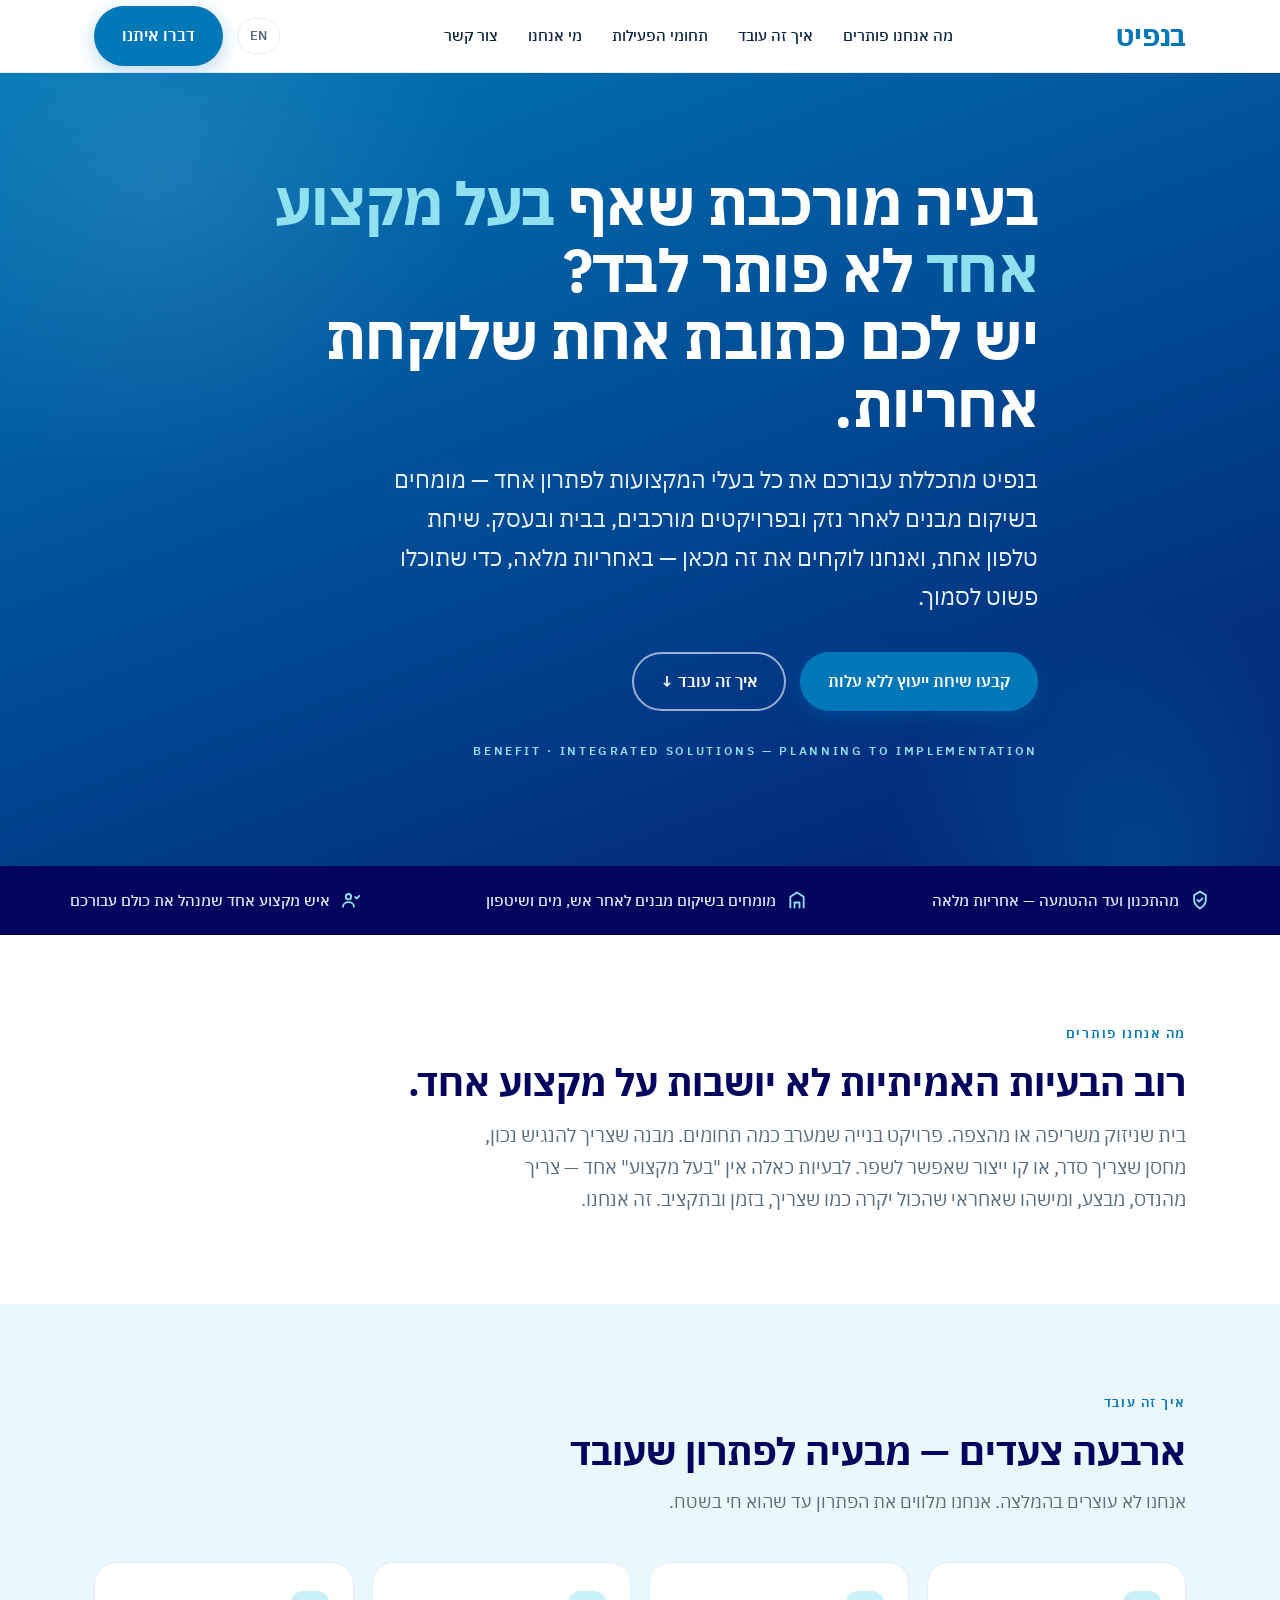
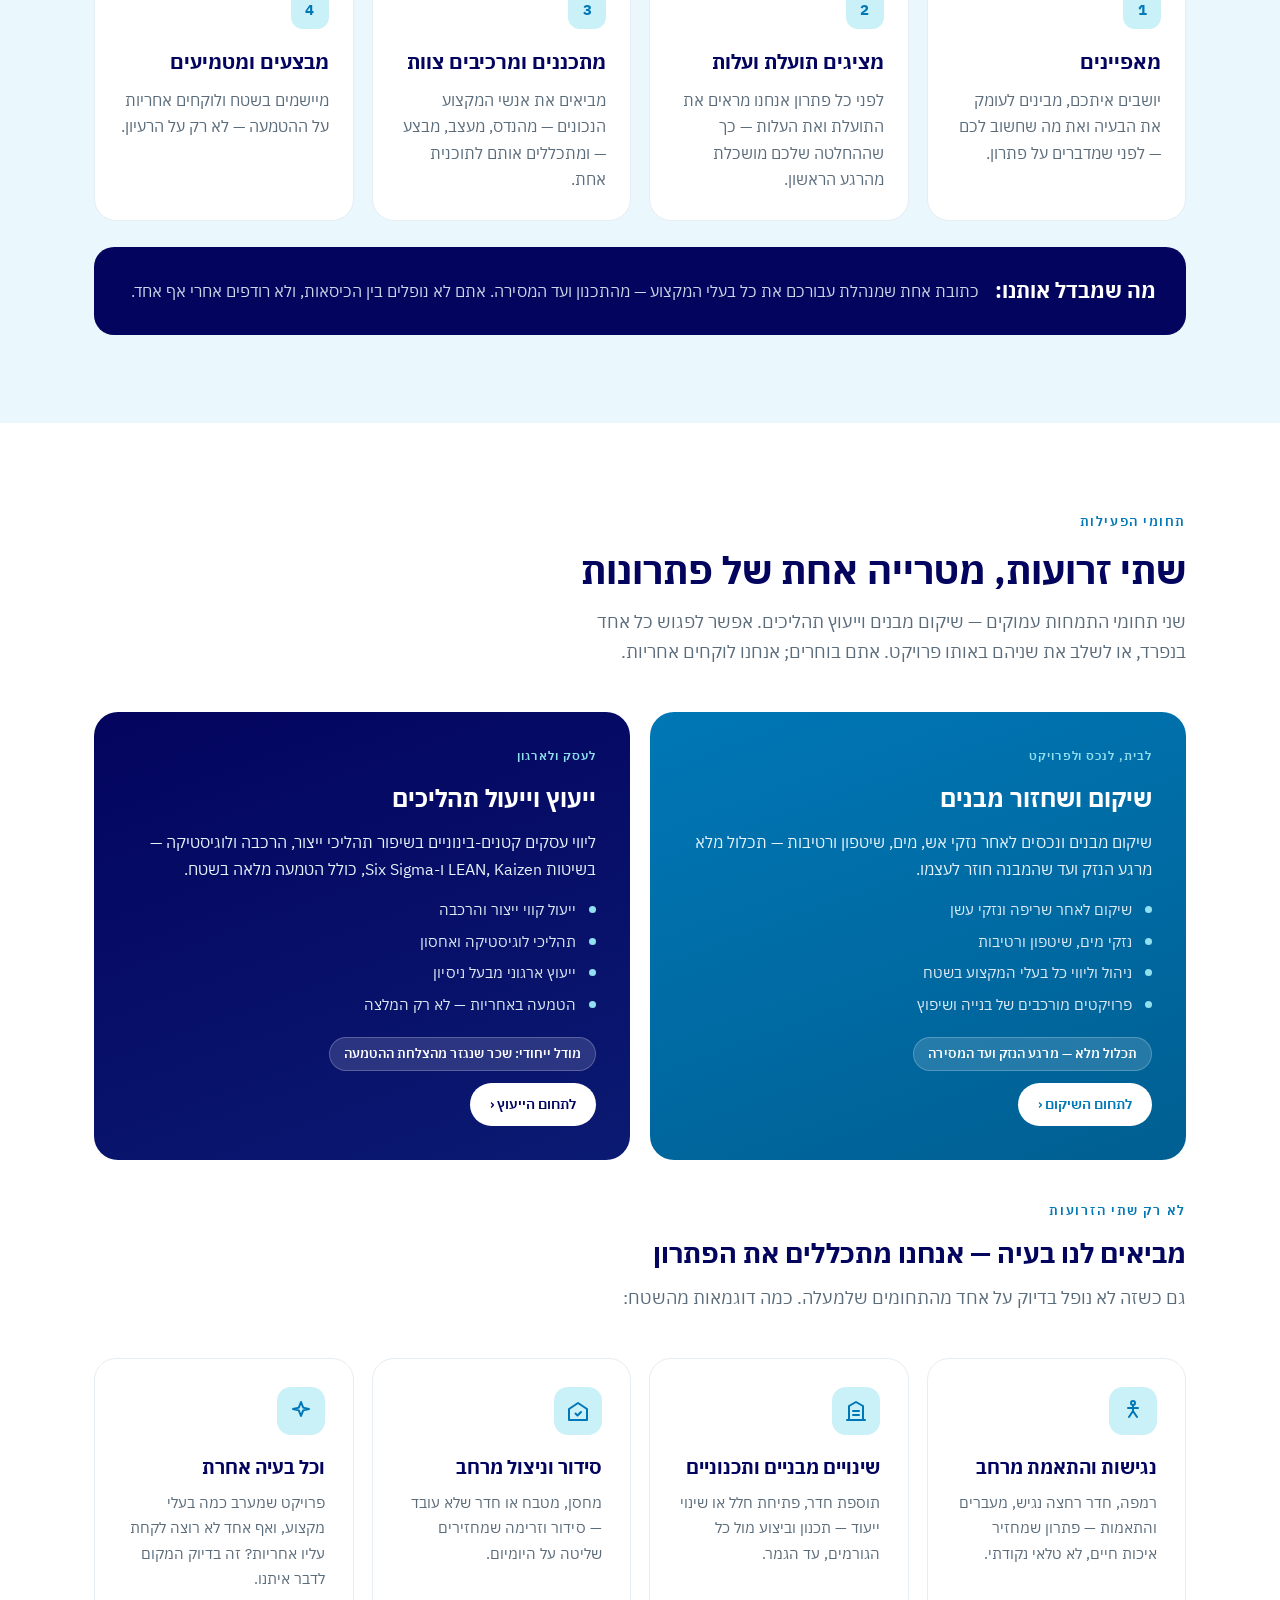
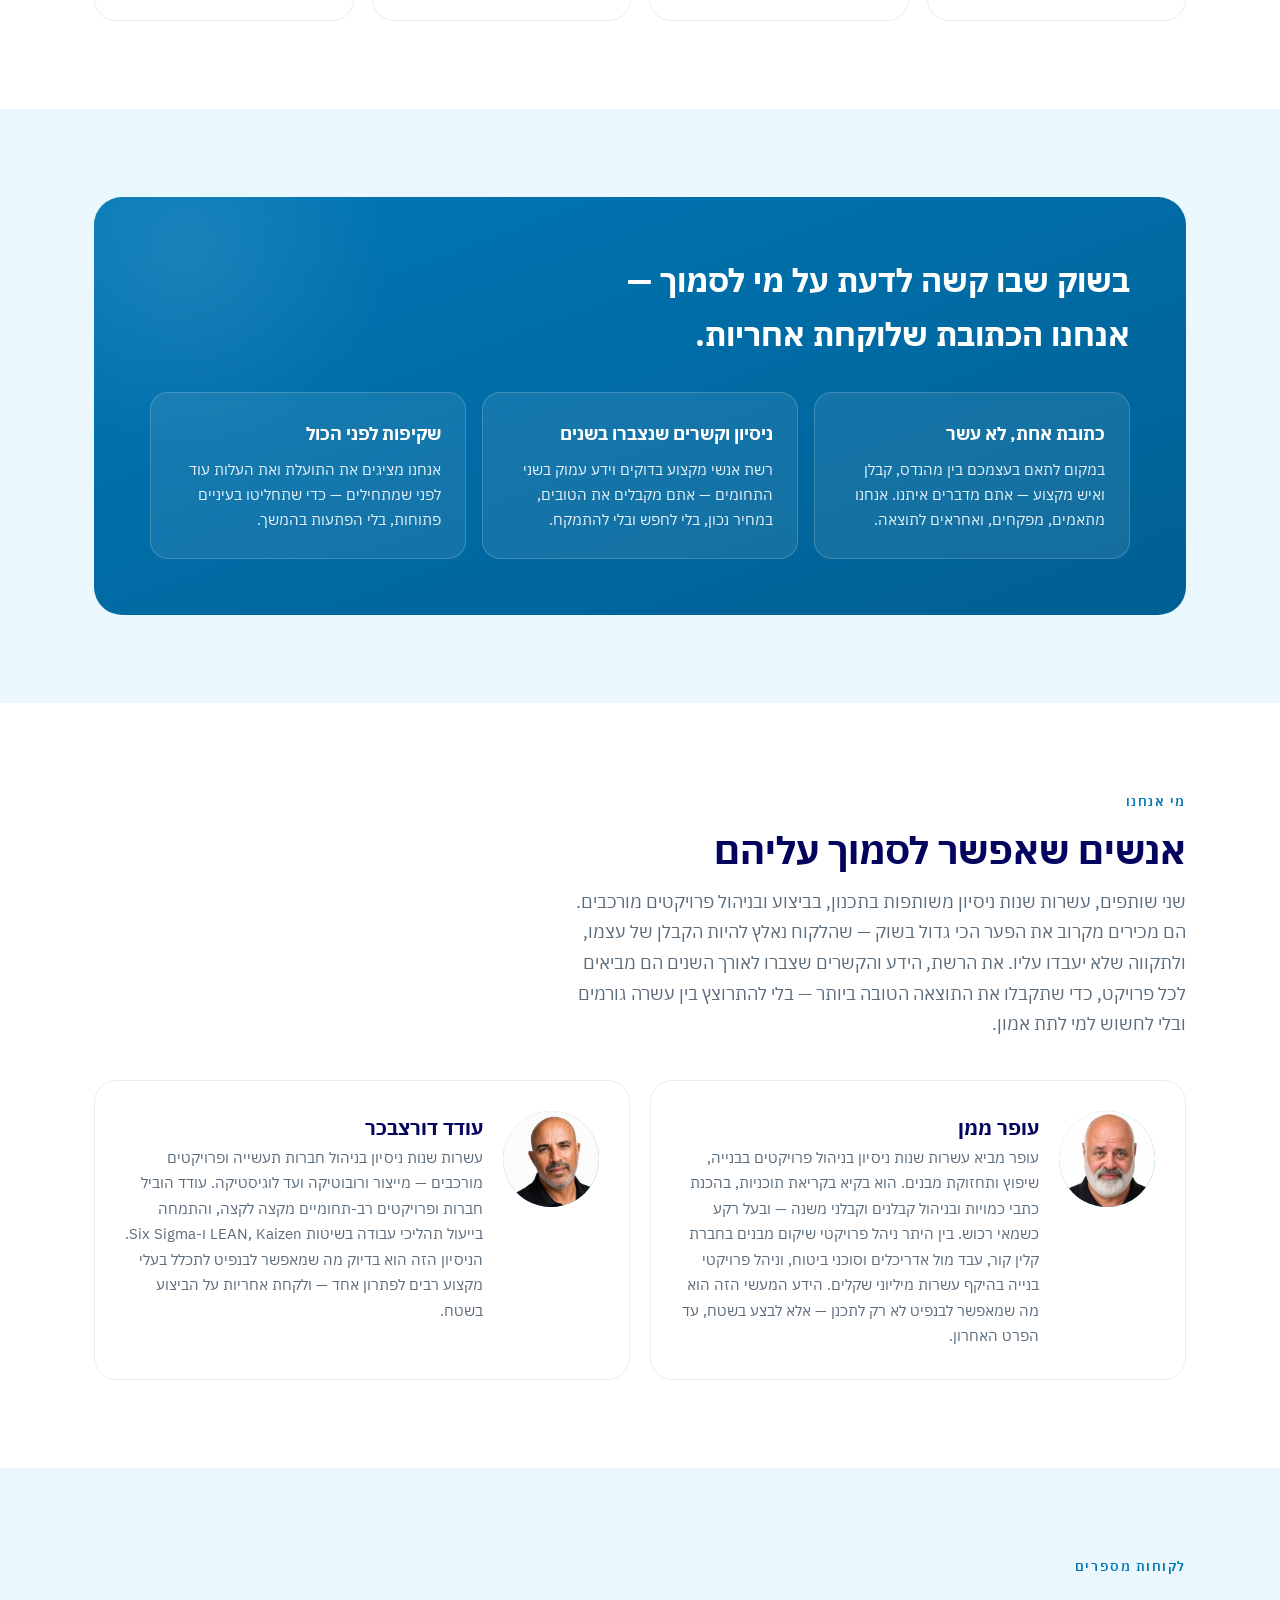
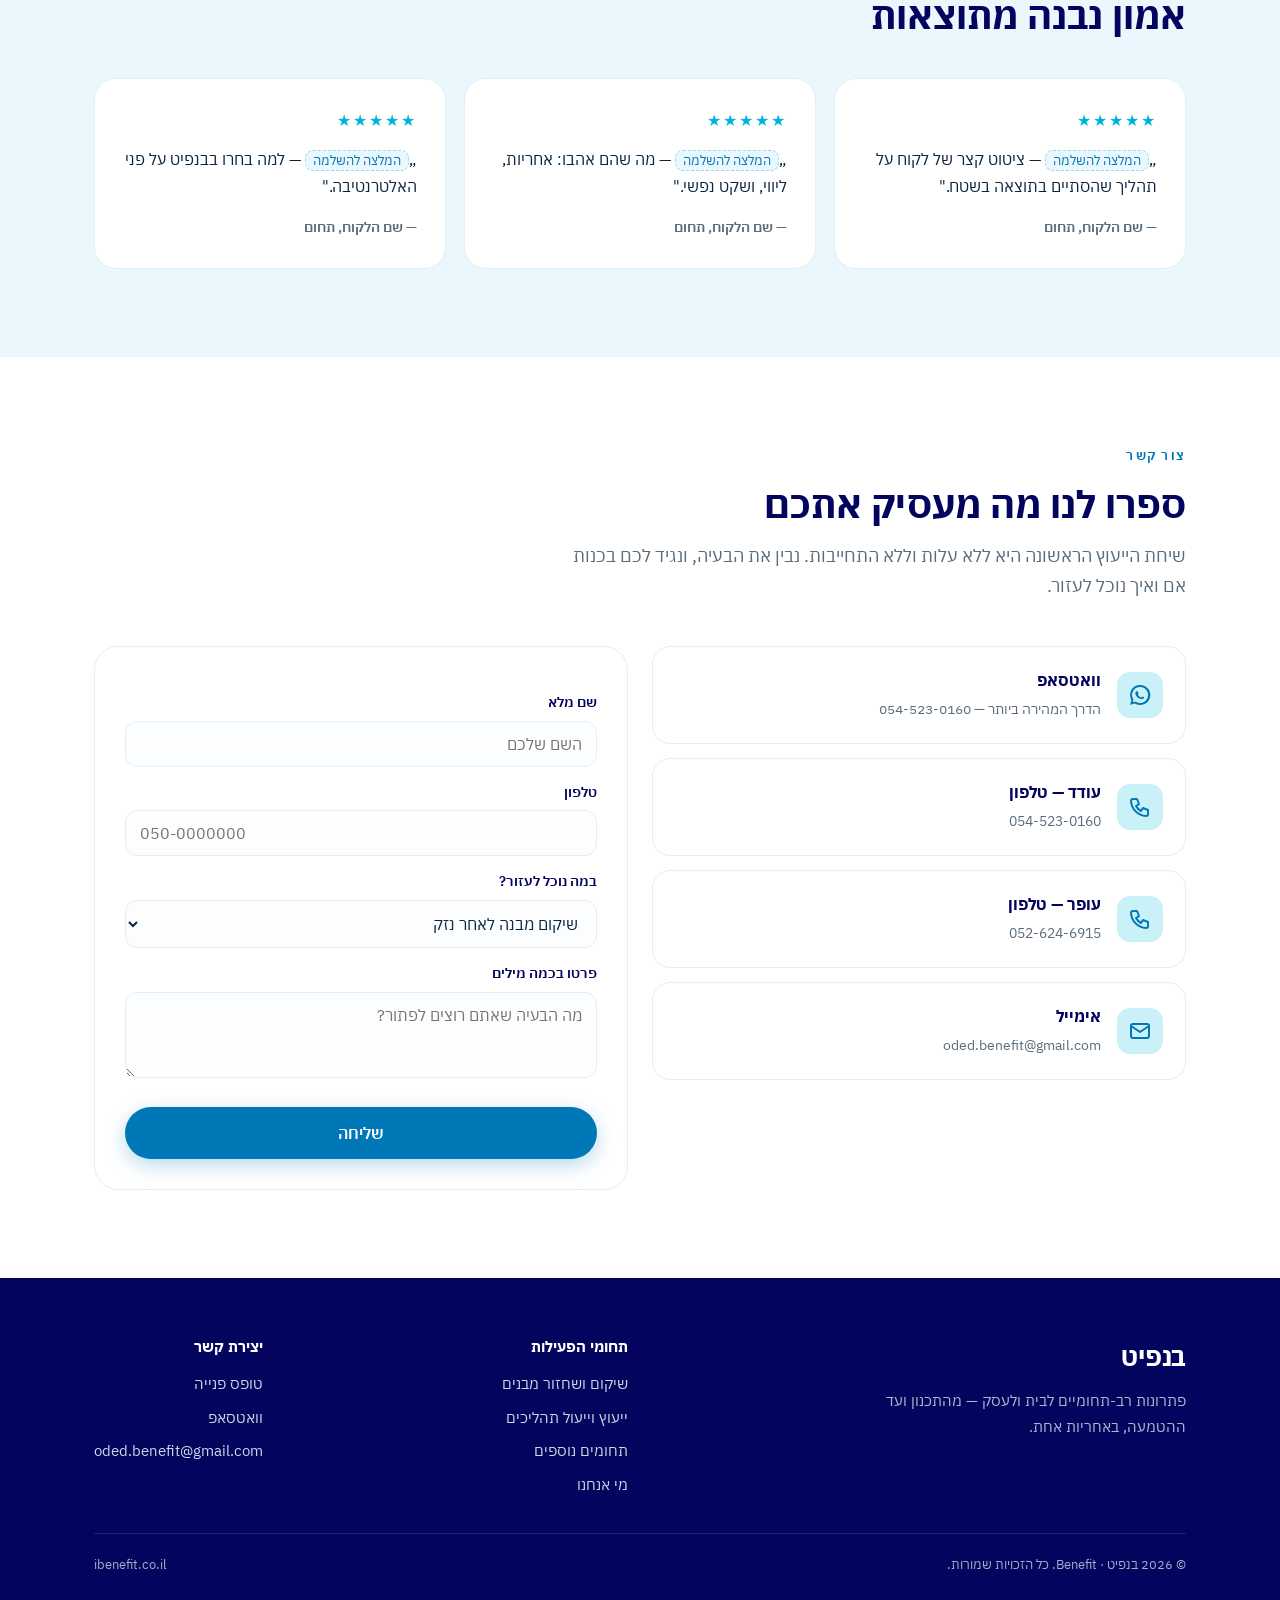
==== index.html @ 5f92df27 "Flatten repo to a single site folder matching live production Repo previously had three overlapping/" ====
<!DOCTYPE html>
<html dir="rtl" lang="he">
<head>
<meta charset="utf-8">
<meta name="viewport" content="width=device-width, initial-scale=1">
<title>בנפיט — פתרונות רב-תחומיים, מהתכנון ועד ההטמעה</title>
<meta name="description" content="בנפיט מתכללת פתרונות רב-תחומיים לאנשים פרטיים ולעסקים קטנים-בינוניים: שיקום מבנים לאחר נזק, ייעוץ וייעול תהליכים, נגישות ופתרונות מבניים. כתובת אחת שלוקחת אחריות — מהתכנון ועד ההטמעה.">
<link rel="icon" href="favicon.svg" type="image/svg+xml">
<link rel="preconnect" href="https://fonts.googleapis.com">
<link rel="preconnect" href="https://fonts.gstatic.com" crossorigin>
<link href="https://fonts.googleapis.com/css2?family=IBM+Plex+Sans+Hebrew:wght@300;400;500;600;700&display=swap" rel="stylesheet">
<link rel="stylesheet" href="styles.css">
<script>document.documentElement.classList.add('js')</script>
</head>
<body>
<div class="progress"></div>

<header>
  <div class="wrap nav">
    <a href="#top" class="brand">בנפיט</a>
    <nav class="links">
      <a href="#insight">מה אנחנו פותרים</a>
      <a href="#how">איך זה עובד</a>
      <a href="#solutions">תחומי הפעילות</a>
      <a href="#about">מי אנחנו</a>
      <a href="#contact">צור קשר</a>
    </nav>
    <div class="nav-cta">
      <a class="lang" href="en/index.html">EN</a>
      <a href="#contact" class="btn btn-primary">דברו איתנו</a>
    </div>
    <button class="navbtn" aria-label="תפריט"><span></span><span></span><span></span></button>
  </div>
  <div class="mobile-panel">
    <a href="#insight">מה אנחנו פותרים</a>
    <a href="#how">איך זה עובד</a>
    <a href="#solutions">תחומי הפעילות</a>
    <a href="#about">מי אנחנו</a>
    <a href="en/index.html">English</a>
    <a href="#contact" class="pcta">דברו איתנו ‹</a>
  </div>
</header>

<a id="top"></a>
<section class="hero">
  <div class="halo"></div><div class="halo2"></div>
  <div class="wrap hero-inner">
    <h1 class="hrotate">
      <span class="is-active">בעיה מורכבת שאף <span class="hl">בעל מקצוע אחד</span> לא פותר לבד?<br>יש לכם כתובת אחת שלוקחת אחריות.</span>
      <span>יש לכם בעיה שאף <span class="hl">בעל מקצוע אחד</span> לא פותר לבד?<br>אנחנו מחברים את כל החוטים.</span>
    </h1>
    <p class="sub">בנפיט מתכללת עבורכם את כל בעלי המקצועות לפתרון אחד — מומחים בשיקום מבנים לאחר נזק ובפרויקטים מורכבים, בבית ובעסק. שיחת טלפון אחת, ואנחנו לוקחים את זה מכאן — באחריות מלאה, כדי שתוכלו פשוט לסמוך.</p>
    <div class="cta-row">
      <a href="#contact" class="btn btn-primary">קבעו שיחת ייעוץ ללא עלות</a>
      <a href="#how" class="btn btn-ghost">איך זה עובד ↓</a>
    </div>
    <div class="en-tag">Benefit · Integrated Solutions — Planning to Implementation</div>
  </div>
</section>

<div class="trust">
  <div class="wrap row">
    <div class="item"><svg width="20" height="20" viewBox="0 0 24 24" fill="none" stroke="#90E0EF" stroke-width="2.2" stroke-linecap="round" stroke-linejoin="round"><path d="M12 2l7 4v6c0 5-3.5 8-7 10-3.5-2-7-5-7-10V6z"/><path d="M9 12l2 2 4-4"/></svg>מהתכנון ועד ההטמעה — אחריות מלאה</div>
    <div class="item"><svg width="20" height="20" viewBox="0 0 24 24" fill="none" stroke="#90E0EF" stroke-width="2.2" stroke-linecap="round" stroke-linejoin="round"><path d="M4 21V8l8-5 8 5v13"/><path d="M9 21v-6h6v6"/></svg>מומחים בשיקום מבנים לאחר אש, מים ושיטפון</div>
    <div class="item"><svg width="20" height="20" viewBox="0 0 24 24" fill="none" stroke="#90E0EF" stroke-width="2.2" stroke-linecap="round" stroke-linejoin="round"><circle cx="9" cy="8" r="3.2"/><path d="M2.5 20c0-3.3 2.9-5.5 6.5-5.5s6.5 2.2 6.5 5.5"/><path d="M17 8.5l1.8 1.8L22 7"/></svg>איש מקצוע אחד שמנהל את כולם עבורכם</div>
  </div>
</div>

<section class="block insight hide-mobile" id="insight">
  <div class="wrap reveal">
    <div class="eyebrow">מה אנחנו פותרים</div>
    <h2 class="sec">רוב הבעיות האמיתיות לא יושבות על מקצוע אחד.</h2>
    <p class="lead">בית שניזוק משריפה או מהצפה. פרויקט בנייה שמערב כמה תחומים. מבנה שצריך להנגיש נכון, מחסן שצריך סדר, או קו ייצור שאפשר לשפר. לבעיות כאלה אין "בעל מקצוע" אחד — צריך מהנדס, מבצע, ומישהו שאחראי שהכול יקרה כמו שצריך, בזמן ובתקציב. זה אנחנו.</p>
  </div>
</section>

<section class="block tint hide-mobile" id="how">
  <div class="wrap reveal">
    <div class="eyebrow">איך זה עובד</div>
    <h2 class="sec">ארבעה צעדים — מבעיה לפתרון שעובד</h2>
    <p class="lead">אנחנו לא עוצרים בהמלצה. אנחנו מלווים את הפתרון עד שהוא חי בשטח.</p>
    <div class="steps">
      <div class="step"><div class="n">1</div><h3>מאפיינים</h3><p>יושבים איתכם, מבינים לעומק את הבעיה ואת מה שחשוב לכם — לפני שמדברים על פתרון.</p></div>
      <div class="step"><div class="n">2</div><h3>מציגים תועלת ועלות</h3><p>לפני כל פתרון אנחנו מראים את התועלת ואת העלות — כך שההחלטה שלכם מושכלת מהרגע הראשון.</p></div>
      <div class="step"><div class="n">3</div><h3>מתכננים ומרכיבים צוות</h3><p>מביאים את אנשי המקצוע הנכונים — מהנדס, מעצב, מבצע — ומתכללים אותם לתוכנית אחת.</p></div>
      <div class="step"><div class="n">4</div><h3>מבצעים ומטמיעים</h3><p>מיישמים בשטח ולוקחים אחריות על ההטמעה — לא רק על הרעיון.</p></div>
    </div>
    <div class="fee-note">
      <span class="big">מה שמבדל אותנו:</span>
      <span class="small">כתובת אחת שמנהלת עבורכם את כל בעלי המקצוע — מהתכנון ועד המסירה. אתם לא נופלים בין הכיסאות, ולא רודפים אחרי אף אחד.</span>
    </div>
  </div>
</section>

<section class="block" id="solutions">
  <div class="wrap reveal">
    <div class="eyebrow">תחומי הפעילות</div>
    <h2 class="sec">שתי זרועות, מטרייה אחת של פתרונות</h2>
    <p class="lead">שני תחומי התמחות עמוקים — שיקום מבנים וייעוץ תהליכים. אפשר לפגוש כל אחד בנפרד, או לשלב את שניהם באותו פרויקט. אתם בוחרים; אנחנו לוקחים אחריות.</p>
    <div class="branches">
      <div class="branch core">
        <div class="kick">לבית, לנכס ולפרויקט</div>
        <h3>שיקום ושחזור מבנים</h3>
        <p>שיקום מבנים ונכסים לאחר נזקי אש, מים, שיטפון ורטיבות — תכלול מלא מרגע הנזק ועד שהמבנה חוזר לעצמו.</p>
        <ul>
          <li>שיקום לאחר שריפה ונזקי עשן</li>
          <li>נזקי מים, שיטפון ורטיבות</li>
          <li>ניהול וליווי כל בעלי המקצוע בשטח</li>
          <li>פרויקטים מורכבים של בנייה ושיפוץ</li>
        </ul>
        <div class="cardfoot">
          <span class="badge">תכלול מלא — מרגע הנזק ועד המסירה</span>
          <a href="restoration.html" class="cta">לתחום השיקום ‹</a>
        </div>
      </div>
      <div class="branch consult">
        <div class="kick">לעסק ולארגון</div>
        <h3>ייעוץ וייעול תהליכים</h3>
        <p>ליווי עסקים קטנים-בינוניים בשיפור תהליכי ייצור, הרכבה ולוגיסטיקה — בשיטות LEAN, Kaizen ו-Six Sigma, כולל הטמעה מלאה בשטח.</p>
        <ul>
          <li>ייעול קווי ייצור והרכבה</li>
          <li>תהליכי לוגיסטיקה ואחסון</li>
          <li>ייעוץ ארגוני מבעל ניסיון</li>
          <li>הטמעה באחריות — לא רק המלצה</li>
        </ul>
        <div class="cardfoot">
          <span class="badge">מודל ייחודי: שכר שנגזר מהצלחת ההטמעה</span>
          <a href="consulting.html" class="cta">לתחום הייעוץ ‹</a>
        </div>
      </div>
    </div>
    <div class="hide-mobile">
    <div class="eyebrow" style="margin-top:8px">לא רק שתי הזרועות</div>
    <h2 class="sec" style="font-size:clamp(21px,3vw,27px)">מביאים לנו בעיה — אנחנו מתכללים את הפתרון</h2>
    <p class="lead">גם כשזה לא נופל בדיוק על אחד מהתחומים שלמעלה. כמה דוגמאות מהשטח:</p>
    <div class="sol-grid g4">
      <div class="sol"><div class="ic"><svg width="24" height="24" viewBox="0 0 24 24" fill="none" stroke="#0077B6" stroke-width="2" stroke-linecap="round" stroke-linejoin="round"><circle cx="12" cy="4" r="2"/><path d="M12 6v6m0 0l-4 6m4-6l4 6M7 9h10"/></svg></div><h3>נגישות והתאמת מרחב</h3><p>רמפה, חדר רחצה נגיש, מעברים והתאמות — פתרון שמחזיר איכות חיים, לא טלאי נקודתי.</p></div>
      <div class="sol"><div class="ic"><svg width="24" height="24" viewBox="0 0 24 24" fill="none" stroke="#0077B6" stroke-width="2" stroke-linecap="round" stroke-linejoin="round"><path d="M3 21h18M5 21V7l7-4 7 4v14"/><path d="M9 12h6M9 16h6"/></svg></div><h3>שינויים מבניים ותכנוניים</h3><p>תוספת חדר, פתיחת חלל או שינוי ייעוד — תכנון וביצוע מול כל הגורמים, עד הגמר.</p></div>
      <div class="sol"><div class="ic"><svg width="24" height="24" viewBox="0 0 24 24" fill="none" stroke="#0077B6" stroke-width="2" stroke-linecap="round" stroke-linejoin="round"><path d="M3 21V10l9-6 9 6v11H3z"/><path d="M9.5 14.5l2 2 3.5-3.5"/></svg></div><h3>סידור וניצול מרחב</h3><p>מחסן, מטבח או חדר שלא עובד — סידור וזרימה שמחזירים שליטה על היומיום.</p></div>
      <div class="sol"><div class="ic"><svg width="24" height="24" viewBox="0 0 24 24" fill="none" stroke="#0077B6" stroke-width="2" stroke-linecap="round" stroke-linejoin="round"><path d="M12 3l2.2 5.6L20 10l-5.8 1.4L12 17l-2.2-5.6L4 10l5.8-1.4z"/></svg></div><h3>וכל בעיה אחרת</h3><p>פרויקט שמערב כמה בעלי מקצוע, ואף אחד לא רוצה לקחת עליו אחריות? זה בדיוק המקום לדבר איתנו.</p></div>
    </div>
    </div>
  </div>
</section>

<section class="block tint hide-mobile">
  <div class="wrap reveal">
    <div class="diff">
      <div class="halo"></div>
      <h2>בשוק שבו קשה לדעת על מי לסמוך —<br>אנחנו הכתובת שלוקחת אחריות.</h2>
      <div class="trust3">
        <div class="c">
          <h4>כתובת אחת, לא עשר</h4>
          <p>במקום לתאם בעצמכם בין מהנדס, קבלן ואיש מקצוע — אתם מדברים איתנו. אנחנו מתאמים, מפקחים, ואחראים לתוצאה.</p>
        </div>
        <div class="c">
          <h4>ניסיון וקשרים שנצברו בשנים</h4>
          <p>רשת אנשי מקצוע בדוקים וידע עמוק בשני התחומים — אתם מקבלים את הטובים, במחיר נכון, בלי לחפש ובלי להתמקח.</p>
        </div>
        <div class="c">
          <h4>שקיפות לפני הכול</h4>
          <p>אנחנו מציגים את התועלת ואת העלות עוד לפני שמתחילים — כדי שתחליטו בעיניים פתוחות, בלי הפתעות בהמשך.</p>
        </div>
      </div>
    </div>
  </div>
</section>

<section class="block" id="about">
  <div class="wrap reveal">
    <div class="eyebrow">מי אנחנו</div>
    <h2 class="sec">אנשים שאפשר לסמוך עליהם</h2>
    <p class="lead">שני שותפים, עשרות שנות ניסיון משותפות בתכנון, בביצוע ובניהול פרויקטים מורכבים. הם מכירים מקרוב את הפער הכי גדול בשוק — שהלקוח נאלץ להיות הקבלן של עצמו, ולתקווה שלא יעבדו עליו. את הרשת, הידע והקשרים שצברו לאורך השנים הם מביאים לכל פרויקט, כדי שתקבלו את התוצאה הטובה ביותר — בלי להתרוצץ בין עשרה גורמים ובלי לחשוש למי לתת אמון.</p>
    <div class="founders">
      <div class="founder">
        <div class="av"><img src="ofer.jpg" alt="עופר ממן"></div>
        <div>
          <h3>עופר ממן</h3>
          <p>עופר מביא עשרות שנות ניסיון בניהול פרויקטים בבנייה, שיפוץ ותחזוקת מבנים. הוא בקיא בקריאת תוכניות, בהכנת כתבי כמויות ובניהול קבלנים וקבלני משנה — ובעל רקע כשמאי רכוש. בין היתר ניהל פרויקטי שיקום מבנים בחברת קלין קור, עבד מול אדריכלים וסוכני ביטוח, וניהל פרויקטי בנייה בהיקף עשרות מיליוני שקלים. הידע המעשי הזה הוא מה שמאפשר לבנפיט לא רק לתכנן — אלא לבצע בשטח, עד הפרט האחרון.</p>
        </div>
      </div>
      <div class="founder">
        <div class="av"><img src="oded.jpg" alt="עודד דורצבכר"></div>
        <div>
          <h3>עודד דורצבכר</h3>
          <p>עשרות שנות ניסיון בניהול חברות תעשייה ופרויקטים מורכבים — מייצור ורובוטיקה ועד לוגיסטיקה. עודד הוביל חברות ופרויקטים רב-תחומיים מקצה לקצה, והתמחה בייעול תהליכי עבודה בשיטות LEAN, Kaizen ו-Six Sigma. הניסיון הזה הוא בדיוק מה שמאפשר לבנפיט לתכלל בעלי מקצוע רבים לפתרון אחד — ולקחת אחריות על הביצוע בשטח.</p>
        </div>
      </div>
    </div>
  </div>
</section>

<section class="block tint hide-mobile">
  <div class="wrap reveal">
    <div class="eyebrow">לקוחות מספרים</div>
    <h2 class="sec">אמון נבנה מתוצאות</h2>
    <div class="quotes">
      <div class="quote"><div class="stars">★★★★★</div><p>„<span class="ph">המלצה להשלמה</span> — ציטוט קצר של לקוח על תהליך שהסתיים בתוצאה בשטח."</p><div class="who">— שם הלקוח, תחום</div></div>
      <div class="quote"><div class="stars">★★★★★</div><p>„<span class="ph">המלצה להשלמה</span> — מה שהם אהבו: אחריות, ליווי, ושקט נפשי."</p><div class="who">— שם הלקוח, תחום</div></div>
      <div class="quote"><div class="stars">★★★★★</div><p>„<span class="ph">המלצה להשלמה</span> — למה בחרו בבנפיט על פני האלטרנטיבה."</p><div class="who">— שם הלקוח, תחום</div></div>
    </div>
  </div>
</section>

<section class="block" id="contact">
  <div class="wrap reveal">
    <div class="eyebrow">צור קשר</div>
    <h2 class="sec">ספרו לנו מה מעסיק אתכם</h2>
    <p class="lead">שיחת הייעוץ הראשונה היא ללא עלות וללא התחייבות. נבין את הבעיה, ונגיד לכם בכנות אם ואיך נוכל לעזור.</p>
    <div class="contact-wrap">
      <div class="channels">
        <a href="https://wa.me/972545230160" class="chan"><div class="ic"><svg width="24" height="24" viewBox="0 0 24 24" fill="#0077B6"><path d="M12 2a10 10 0 00-8.6 15l-1.3 4.7 4.8-1.3A10 10 0 1012 2zm0 2a8 8 0 11-4.2 14.8l-.3-.2-2.8.7.8-2.7-.2-.3A8 8 0 0112 4zm4.5 10.3c-.2-.1-1.4-.7-1.6-.8-.2-.1-.4-.1-.5.1l-.7.9c-.1.2-.3.2-.5.1a6.5 6.5 0 01-3.2-2.8c-.1-.2 0-.4.1-.5l.4-.5c.1-.2.1-.3 0-.5l-.7-1.6c-.2-.4-.4-.4-.5-.4h-.5c-.2 0-.5.1-.7.3-.7.7-.9 1.6-.6 2.6.5 1.7 1.6 3.1 3.4 4.1 1.6.9 2.6 1 3.4.8.5-.1 1.4-.6 1.6-1.2.2-.5.2-1 .1-1.1z"/></svg></div><div class="t"><b>וואטסאפ</b><span>הדרך המהירה ביותר — 054-523-0160</span></div></a>
        <a href="tel:+972545230160" class="chan"><div class="ic"><svg width="24" height="24" viewBox="0 0 24 24" fill="none" stroke="#0077B6" stroke-width="2" stroke-linecap="round" stroke-linejoin="round"><path d="M5 4h4l2 5-3 2a12 12 0 005 5l2-3 5 2v4a2 2 0 01-2 2A16 16 0 013 6a2 2 0 012-2z"/></svg></div><div class="t"><b>עודד — טלפון</b><span>054-523-0160</span></div></a>
        <a href="tel:+972526246915" class="chan"><div class="ic"><svg width="24" height="24" viewBox="0 0 24 24" fill="none" stroke="#0077B6" stroke-width="2" stroke-linecap="round" stroke-linejoin="round"><path d="M5 4h4l2 5-3 2a12 12 0 005 5l2-3 5 2v4a2 2 0 01-2 2A16 16 0 013 6a2 2 0 012-2z"/></svg></div><div class="t"><b>עופר — טלפון</b><span>052-624-6915</span></div></a>
        <a href="mailto:oded.benefit@gmail.com" class="chan"><div class="ic"><svg width="24" height="24" viewBox="0 0 24 24" fill="none" stroke="#0077B6" stroke-width="2" stroke-linecap="round" stroke-linejoin="round"><rect x="3" y="5" width="18" height="14" rx="2"/><path d="M3 7l9 6 9-6"/></svg></div><div class="t"><b>אימייל</b><span>oded.benefit@gmail.com</span></div></a>
      </div>
      <form class="card" onsubmit="event.preventDefault();this.querySelector('.btn').textContent='תודה! נחזור אליכם בהקדם ✓';">
        <label>שם מלא</label><input type="text" placeholder="השם שלכם" required>
        <label>טלפון</label><input type="tel" placeholder="050-0000000" required>
        <label>במה נוכל לעזור?</label>
        <select><option>שיקום מבנה לאחר נזק</option><option>נגישות בבית</option><option>שינוי מבני / תכנוני</option><option>ייעוץ וייעול תהליכים לעסק</option><option>משהו אחר</option></select>
        <label>פרטו בכמה מילים</label><textarea rows="3" placeholder="מה הבעיה שאתם רוצים לפתור?"></textarea>
        <button class="btn btn-primary">שליחה</button>
      </form>
    </div>
  </div>
</section>

<div class="mbar">
  <a class="wa" href="https://wa.me/972545230160"><svg width="20" height="20" viewBox="0 0 24 24" fill="#fff"><path d="M12 2a10 10 0 00-8.6 15l-1.3 4.7 4.8-1.3A10 10 0 1012 2zm0 2a8 8 0 11-4.2 14.8l-.3-.2-2.8.7.8-2.7-.2-.3A8 8 0 0112 4z"/></svg>וואטסאפ</a>
  <a class="call" href="tel:+972545230160"><svg width="19" height="19" viewBox="0 0 24 24" fill="none" stroke="#fff" stroke-width="2.2" stroke-linecap="round" stroke-linejoin="round"><path d="M5 4h4l2 5-3 2a12 12 0 005 5l2-3 5 2v4a2 2 0 01-2 2A16 16 0 013 6a2 2 0 012-2z"/></svg>התקשרו</a>
</div>

<footer>
  <div class="wrap">
    <div class="cols">
      <div style="max-width:320px">
        <div class="brand rubik" style="font-weight:700;font-size:26px">בנפיט</div>
        <p style="font-size:15px;color:#a9bccf">פתרונות רב-תחומיים לבית ולעסק — מהתכנון ועד ההטמעה, באחריות אחת.</p>
      </div>
      <div class="fnav">
        <b class="rubik" style="color:#fff;margin-bottom:4px">תחומי הפעילות</b>
        <a href="restoration.html">שיקום ושחזור מבנים</a>
        <a href="consulting.html">ייעוץ וייעול תהליכים</a>
        <a href="#solutions">תחומים נוספים</a>
        <a href="#about">מי אנחנו</a>
      </div>
      <div class="fnav">
        <b class="rubik" style="color:#fff;margin-bottom:4px">יצירת קשר</b>
        <a href="#contact">טופס פנייה</a>
        <a href="https://wa.me/972545230160">וואטסאפ</a>
        <a href="mailto:oded.benefit@gmail.com">oded.benefit@gmail.com</a>
      </div>
    </div>
    <div class="fin">
      <span>© 2026 בנפיט · Benefit. כל הזכויות שמורות.</span>
      <span>ibenefit.co.il</span>
    </div>
  </div>
</footer>

<script src="app.js" defer></script>
</body>
</html>
---- styles.css ----
:root{
  --midnight:#03045E; --blue:#0077B6; --blue-d:#005f92; --azure:#00B4D8;
  --sky:#90E0EF; --ice:#CAF0F8; --ice-2:#EAF7FC;
  --ink:#0A2540; --muted:#5A6B7A; --line:#E6EDF3; --white:#FFFFFF;
  --font:'IBM Plex Sans Hebrew','IBM Plex Sans',sans-serif;
}
*{box-sizing:border-box;margin:0;padding:0}
html{scroll-behavior:smooth}
body{background:var(--white);color:var(--ink);font-family:var(--font),sans-serif;font-size:17px;line-height:1.7;-webkit-font-smoothing:antialiased}
a{color:inherit;text-decoration:none}
.wrap{max-width:1140px;margin:0 auto;padding:0 24px}
.rubik{font-family:var(--font),sans-serif}
.eyebrow{font-family:var(--font);font-weight:600;font-size:13px;letter-spacing:.12em;text-transform:uppercase;color:var(--blue);margin-bottom:14px}
h2.sec{font-family:var(--font);font-weight:700;font-size:clamp(26px,4vw,38px);color:var(--midnight);line-height:1.2;margin-bottom:14px}
.lead{color:var(--muted);font-size:18px;max-width:620px}

/* scroll progress */
.progress{position:fixed;top:0;inset-inline-start:0;height:3px;width:0;background:linear-gradient(90deg,var(--azure),var(--blue));z-index:100;transition:width .12s linear}

/* buttons */
.btn{font-family:var(--font);font-weight:600;font-size:16px;border-radius:999px;padding:14px 26px;display:inline-flex;align-items:center;gap:9px;transition:.18s;cursor:pointer;border:2px solid transparent}
.btn-primary{background:var(--blue);color:#fff;box-shadow:0 6px 20px rgba(0,119,182,.28)}
.btn-primary:hover{background:var(--blue-d);transform:translateY(-1px);box-shadow:0 10px 30px rgba(0,119,182,.42)}
.btn-ghost{background:transparent;color:#fff;border-color:rgba(255,255,255,.6)}
.btn-ghost:hover{background:rgba(255,255,255,.12)}
.btn-outline{background:#fff;color:var(--blue);border-color:var(--blue)}
.btn-outline:hover{background:var(--ice-2)}

/* header */
header{position:sticky;top:0;z-index:50;background:rgba(255,255,255,.9);backdrop-filter:blur(10px);border-bottom:1px solid var(--line);transition:box-shadow .25s}
header.scrolled{box-shadow:0 6px 24px rgba(3,4,94,.09)}
.nav{display:flex;align-items:center;justify-content:space-between;height:72px}
.brand{font-family:var(--font);font-weight:700;font-size:28px;color:var(--blue);letter-spacing:-.01em}
nav.links{display:flex;gap:30px}
nav.links a{font-family:var(--font);font-weight:500;font-size:15px;color:var(--ink);transition:.15s}
nav.links a:hover{color:var(--blue)}
.nav-cta{display:flex;align-items:center;gap:14px}
.lang{font-family:var(--font);font-weight:600;font-size:13px;color:var(--muted);border:1px solid var(--line);border-radius:999px;padding:6px 12px;cursor:pointer}
.navbtn{display:none;flex-direction:column;gap:5px;background:none;border:none;cursor:pointer;padding:8px}
.navbtn span{width:24px;height:2.4px;background:var(--midnight);border-radius:2px;transition:.2s}
.navbtn.active span:nth-child(1){transform:translateY(7.4px) rotate(45deg)}
.navbtn.active span:nth-child(2){opacity:0}
.navbtn.active span:nth-child(3){transform:translateY(-7.4px) rotate(-45deg)}
.mobile-panel{display:none;flex-direction:column;background:#fff;border-bottom:1px solid var(--line)}
.mobile-panel.open{display:flex}
.mobile-panel a{padding:14px 24px;font-family:var(--font);font-weight:600;color:var(--ink);border-bottom:1px solid var(--line)}
.mobile-panel a.pcta{color:var(--blue)}

/* hero */
.hero{background:linear-gradient(160deg,var(--blue) 0%,var(--midnight) 130%);color:#fff;position:relative;overflow:hidden}
.hero .halo{position:absolute;border-radius:50%;background:radial-gradient(circle,rgba(255,255,255,.10),transparent 70%);width:640px;height:640px;top:-220px;left:-160px;pointer-events:none;animation:drift 17s ease-in-out infinite}
.hero .halo2{position:absolute;border-radius:50%;background:radial-gradient(circle,rgba(0,180,216,.22),transparent 70%);width:520px;height:520px;bottom:-260px;right:-120px;pointer-events:none;animation:drift2 21s ease-in-out infinite}
@keyframes drift{0%,100%{transform:translate(0,0)}50%{transform:translate(34px,22px)}}
@keyframes drift2{0%,100%{transform:translate(0,0)}50%{transform:translate(-28px,-18px)}}
.hero-inner{padding:96px 24px 104px;position:relative;max-width:844px}
.hero.sub .hero-inner{padding:74px 24px 82px}
.hero .crumb{font-size:13px;color:var(--sky);margin-bottom:18px;font-weight:600;letter-spacing:.04em}
.hero .crumb a{color:#cfeaf6}
.hero h1{font-family:var(--font);font-weight:700;font-size:clamp(34px,6vw,60px);line-height:1.12;letter-spacing:-.01em}
.hero.sub h1{font-size:clamp(30px,5vw,48px)}
.hero h1 .hl{color:var(--sky)}
.hrotate{display:grid}
.hrotate>span{grid-area:1/1;transition:opacity .8s ease}
.hrotate>span:not(.is-active){opacity:0;pointer-events:none}
.hero p.sub{font-size:clamp(18px,2.4vw,23px);margin-top:22px;color:#e8f4fb;max-width:660px;font-weight:400}
.hero .cta-row{display:flex;gap:14px;margin-top:36px;flex-wrap:wrap}
.hero .en-tag{margin-top:30px;font-family:var(--font);font-weight:600;letter-spacing:.22em;font-size:12px;color:var(--sky);text-transform:uppercase}

/* trust strip */
.trust{background:var(--midnight);color:#fff}
.trust .row{display:flex;justify-content:space-between;gap:20px;flex-wrap:wrap;padding:22px 0}
.trust .item{display:flex;align-items:center;gap:11px;font-family:var(--font);font-weight:500;font-size:15px;color:#dbe7f2}
.trust .item svg{flex:none}

section.block{padding:88px 0}
.tint{background:var(--ice-2)}

.insight h2{max-width:820px}
.insight .lead{max-width:720px;font-size:19px}

/* steps */
.steps{display:grid;grid-template-columns:repeat(4,1fr);gap:18px;margin-top:44px}
.steps.s5{grid-template-columns:repeat(5,1fr)}
.step{background:#fff;border:1px solid var(--line);border-radius:22px;padding:28px 24px;position:relative;transition:.18s}
.step:hover{border-color:var(--sky);box-shadow:0 14px 34px rgba(3,4,94,.07);transform:translateY(-3px)}
.step .n{font-family:var(--font);font-weight:700;font-size:15px;color:var(--blue);background:var(--ice);width:38px;height:38px;border-radius:12px;display:flex;align-items:center;justify-content:center;margin-bottom:16px}
.step h3{font-family:var(--font);font-weight:700;font-size:20px;color:var(--midnight);margin-bottom:8px}
.step p{font-size:15.5px;color:var(--muted)}
.fee-note{margin-top:26px;background:var(--midnight);color:#fff;border-radius:20px;padding:26px 30px;display:flex;gap:16px;align-items:center;flex-wrap:wrap}
.fee-note .big{font-family:var(--font);font-weight:700;font-size:21px}
.fee-note .small{color:#c9d9e8;font-size:16px}

/* solutions / cards */
.sol-grid{display:grid;grid-template-columns:repeat(3,1fr);gap:18px;margin-top:44px}
.sol-grid.g4{grid-template-columns:repeat(4,1fr)}
.sol{background:#fff;border:1px solid var(--line);border-radius:22px;padding:28px;transition:.18s}
.sol:hover{border-color:var(--sky);box-shadow:0 14px 34px rgba(3,4,94,.08);transform:translateY(-3px)}
.sol .ic{width:48px;height:48px;border-radius:14px;background:var(--ice);display:flex;align-items:center;justify-content:center;margin-bottom:16px}
.sol h3{font-family:var(--font);font-weight:700;font-size:19px;color:var(--midnight);margin-bottom:7px}
.sol p{font-size:15px;color:var(--muted)}
.sol .mini{list-style:none;margin-top:13px;display:flex;flex-direction:column;gap:6px}
.sol .mini li{font-size:13.5px;color:var(--muted);padding-inline-start:17px;position:relative}
.sol .mini li::before{content:"";position:absolute;inset-inline-start:0;top:8px;width:5px;height:5px;border-radius:50%;background:var(--blue)}

/* branches */
.branches{display:grid;grid-template-columns:1fr 1fr;gap:20px;margin:44px 0 40px}
.branch{border-radius:24px;padding:34px;color:#fff;position:relative;overflow:hidden;transition:.2s}
.branch:hover{box-shadow:0 22px 50px rgba(3,4,94,.22);transform:translateY(-3px)}
.branch.core{background:linear-gradient(160deg,var(--blue),var(--blue-d))}
.branch.consult{background:linear-gradient(160deg,var(--midnight),#0b1a72)}
.branch .kick{font-family:var(--font);font-size:12px;font-weight:600;letter-spacing:.08em;color:var(--sky);text-transform:uppercase;margin-bottom:12px}
.branch h3{font-family:var(--font);font-size:24px;font-weight:700;margin-bottom:10px;color:#fff}
.branch p{font-size:15.5px;color:#e8f4fb;margin-bottom:16px}
.branch ul{list-style:none;display:flex;flex-direction:column;gap:7px}
.branch li{font-size:14.5px;color:#dcebf7;padding-inline-start:20px;position:relative}
.branch li::before{content:"";position:absolute;inset-inline-start:0;top:8px;width:7px;height:7px;border-radius:50%;background:var(--sky)}
.branch .cardfoot{margin-top:20px;display:flex;flex-direction:column;align-items:flex-start;gap:12px}
.branch .badge{display:inline-block;background:rgba(255,255,255,.14);border:1px solid rgba(255,255,255,.22);border-radius:999px;padding:5px 14px;font-size:12.5px;font-weight:600;font-family:var(--font)}
.branch .cta{display:inline-flex;align-items:center;gap:7px;background:#fff;color:var(--blue);font-family:var(--font);font-weight:600;font-size:14px;border-radius:999px;padding:10px 20px;transition:.15s}
.branch .cta:hover{transform:translateY(-1px);box-shadow:0 8px 20px rgba(0,0,0,.22)}
.branch.consult .cta{color:var(--midnight)}

/* dark gradient panel (trust/compare/model) */
.diff{background:linear-gradient(160deg,var(--blue),var(--blue-d));color:#fff;border-radius:28px;padding:56px;position:relative;overflow:hidden}
.diff.dark{background:linear-gradient(160deg,var(--midnight),#0b1a72)}
.diff .halo{position:absolute;width:420px;height:420px;border-radius:50%;background:radial-gradient(circle,rgba(255,255,255,.10),transparent 70%);top:-160px;left:-120px}
.diff h2{color:#fff;font-family:var(--font);font-weight:700;font-size:clamp(24px,3.4vw,32px);max-width:680px;position:relative}
.diff p.dlead{color:#dcebf7;max-width:620px;margin-top:12px;position:relative}
.trust3{display:grid;grid-template-columns:repeat(3,1fr);gap:16px;margin-top:30px;position:relative}
.trust3 .c{background:rgba(255,255,255,.08);border:1px solid rgba(255,255,255,.18);border-radius:18px;padding:26px 24px}
.trust3 .c h4{font-family:var(--font);font-weight:700;font-size:18px;margin-bottom:9px;color:#fff}
.trust3 .c p{font-size:14.5px;color:#e8f4fb;margin:0}
.compare{display:grid;grid-template-columns:1fr 1fr;gap:16px;margin-top:32px;position:relative}
.compare .c{background:rgba(255,255,255,.08);border:1px solid rgba(255,255,255,.18);border-radius:18px;padding:24px}
.compare .c.them{opacity:.86}
.compare .c h4{font-family:var(--font);font-weight:700;font-size:16px;margin-bottom:12px;color:var(--sky)}
.compare .c.them h4{color:#b9c6d6}
.compare .c ul{list-style:none;display:flex;flex-direction:column;gap:9px}
.compare .c li{font-size:15.5px;padding-inline-start:26px;position:relative;color:#eaf4fb}
.compare .c li::before{content:"";position:absolute;inset-inline-start:0;top:9px;width:8px;height:8px;border-radius:50%;background:var(--sky)}
.compare .c.them li::before{background:#8496a8}

/* model highlight (consulting) */
.model{display:grid;grid-template-columns:1.1fr 1fr;gap:22px;margin-top:44px;align-items:stretch}
.model .box{background:#fff;border:1px solid var(--line);border-radius:22px;padding:32px}
.model .box.hi{background:linear-gradient(160deg,var(--blue),var(--blue-d));color:#fff;border:none}
.model .box h3{font-family:var(--font);font-weight:700;font-size:22px;margin-bottom:12px;color:var(--midnight)}
.model .box.hi h3{color:#fff}
.model .box p{font-size:15.5px;color:var(--muted)}
.model .box.hi p{color:#e8f4fb}
.model .tagline{display:inline-block;margin-top:16px;background:rgba(255,255,255,.16);border:1px solid rgba(255,255,255,.24);border-radius:999px;padding:6px 15px;font-weight:600;font-size:13.5px}

/* about */
.founders{display:grid;grid-template-columns:1fr 1fr;gap:20px;margin-top:40px}
.founder{background:#fff;border:1px solid var(--line);border-radius:22px;padding:30px;display:flex;gap:20px;align-items:flex-start}
.founder .av{width:96px;height:96px;border-radius:50%;background:linear-gradient(160deg,var(--sky),var(--blue));flex:none;display:flex;align-items:center;justify-content:center;font-family:var(--font);font-weight:700;color:#fff;font-size:30px;overflow:hidden}
.founder .av img{width:100%;height:100%;object-fit:cover;object-position:50% 20%;display:block}
.founder h3{font-family:var(--font);font-weight:700;font-size:20px;color:var(--midnight)}
.founder p{font-size:15px;color:var(--muted)}
.ph{background:var(--ice-2);border:1px dashed var(--sky);color:var(--blue);border-radius:8px;padding:1px 7px;font-size:13px;font-family:var(--font)}

/* gallery placeholder */
.gallery{display:grid;grid-template-columns:repeat(3,1fr);gap:16px;margin-top:40px}
.gcard{border:1px solid var(--line);border-radius:20px;overflow:hidden;background:#fff}
.gcard .img{height:180px;background:linear-gradient(135deg,var(--ice),var(--sky));display:flex;align-items:center;justify-content:center;color:var(--blue-d);font-weight:600;font-family:var(--font);font-size:14px}
.gcard .cap{padding:14px 18px;font-size:14px;color:var(--muted)}

/* testimonials */
.quotes{display:grid;grid-template-columns:repeat(3,1fr);gap:18px;margin-top:40px}
.quote{background:#fff;border:1px solid var(--line);border-radius:22px;padding:28px;transition:.18s}
.quote:hover{border-color:var(--sky);box-shadow:0 14px 34px rgba(3,4,94,.07);transform:translateY(-3px)}
.quote .stars{color:var(--azure);font-size:16px;margin-bottom:12px;letter-spacing:2px}
.quote p{font-size:16px;color:var(--ink);margin-bottom:16px}
.quote .who{font-family:var(--font);font-weight:600;font-size:14px;color:var(--muted)}

/* CTA band */
.ctaband{background:linear-gradient(160deg,var(--blue),var(--midnight));color:#fff;border-radius:28px;padding:52px;text-align:center;position:relative;overflow:hidden}
.ctaband .halo{position:absolute;width:420px;height:420px;border-radius:50%;background:radial-gradient(circle,rgba(255,255,255,.1),transparent 70%);top:-170px;right:-120px}
.ctaband h2{color:#fff;font-family:var(--font);font-weight:700;font-size:clamp(24px,3.4vw,32px);margin-bottom:12px;position:relative}
.ctaband p{color:#e8f4fb;max-width:560px;margin:0 auto 26px;position:relative}
.ctaband .cta-row{display:flex;gap:14px;justify-content:center;flex-wrap:wrap;position:relative}

/* contact */
.contact-wrap{display:grid;grid-template-columns:1fr 1fr;gap:24px;margin-top:44px;align-items:start}
.channels{display:flex;flex-direction:column;gap:14px}
.chan{display:flex;gap:16px;align-items:center;background:#fff;border:1px solid var(--line);border-radius:18px;padding:20px 22px;transition:.15s}
.chan:hover{border-color:var(--sky);background:var(--ice-2)}
.chan .ic{width:46px;height:46px;border-radius:13px;background:var(--ice);display:flex;align-items:center;justify-content:center;flex:none}
.chan .t b{font-family:var(--font);font-weight:700;color:var(--midnight);display:block;font-size:16px}
.chan .t span{color:var(--muted);font-size:14px}
form.card{background:#fff;border:1px solid var(--line);border-radius:24px;padding:30px}
form.card label{font-family:var(--font);font-weight:600;font-size:14px;color:var(--midnight);display:block;margin:14px 0 6px}
form.card input,form.card select,form.card textarea{width:100%;border:1px solid var(--line);border-radius:12px;padding:12px 14px;font-family:var(--font);font-size:16px;color:var(--ink);background:#fbfdfe}
form.card input:focus,form.card select:focus,form.card textarea:focus{outline:none;border-color:var(--blue)}
form.card .btn{margin-top:20px;width:100%;justify-content:center}

/* footer */
footer{background:var(--midnight);color:#cdd9e6;padding:56px 0 30px}
footer .cols{display:flex;justify-content:space-between;gap:30px;flex-wrap:wrap}
footer .brand{color:#fff;margin-bottom:10px}
footer a{color:#cdd9e6}footer a:hover{color:#fff}
footer .fnav{display:flex;flex-direction:column;gap:8px;font-size:15px}
footer .fin{border-top:1px solid rgba(255,255,255,.12);margin-top:36px;padding-top:20px;font-size:13px;color:#9fb2c6;display:flex;justify-content:space-between;flex-wrap:wrap;gap:10px}

/* reveal (guarded by .js so no-JS shows content) */
.js .reveal{opacity:0;transform:translateY(22px);transition:opacity .6s ease,transform .6s ease}
.js .reveal.in{opacity:1;transform:none}

@media(prefers-reduced-motion:reduce){
  .hero .halo,.hero .halo2{animation:none}
  .js .reveal{opacity:1;transform:none}
}
@media(max-width:900px){
  .steps,.steps.s5{grid-template-columns:1fr 1fr}
  .sol-grid,.sol-grid.g4{grid-template-columns:1fr 1fr}
  .quotes,.gallery{grid-template-columns:1fr}
  .founders,.compare,.contact-wrap,.branches,.trust3,.model{grid-template-columns:1fr}
  nav.links,.nav-cta .btn{display:none}
  .navbtn{display:flex}
  .diff,.ctaband{padding:34px}
}
@media(max-width:560px){
  .steps,.steps.s5,.sol-grid,.sol-grid.g4{grid-template-columns:1fr}
  .brand{font-size:24px}.lang{display:none}
}

/* mobile brevity: hide secondary sections, show one headline only, sticky contact bar */
@media(max-width:768px){
  .hide-mobile{display:none!important}
  .hrotate>span:not(.is-active){display:none}
  body{padding-bottom:64px}
}
.mbar{display:none}
.mbar a{flex:1;display:flex;align-items:center;justify-content:center;gap:8px;padding:15px 10px;font-family:var(--font);font-weight:700;font-size:16px;color:#fff}
.mbar a svg{flex:none}
.mbar .wa{background:#1FB155}
.mbar .call{background:var(--blue)}
@media(max-width:768px){
  .mbar{display:flex;position:fixed;bottom:0;inset-inline:0;z-index:70;box-shadow:0 -6px 22px rgba(3,4,94,.18)}
}
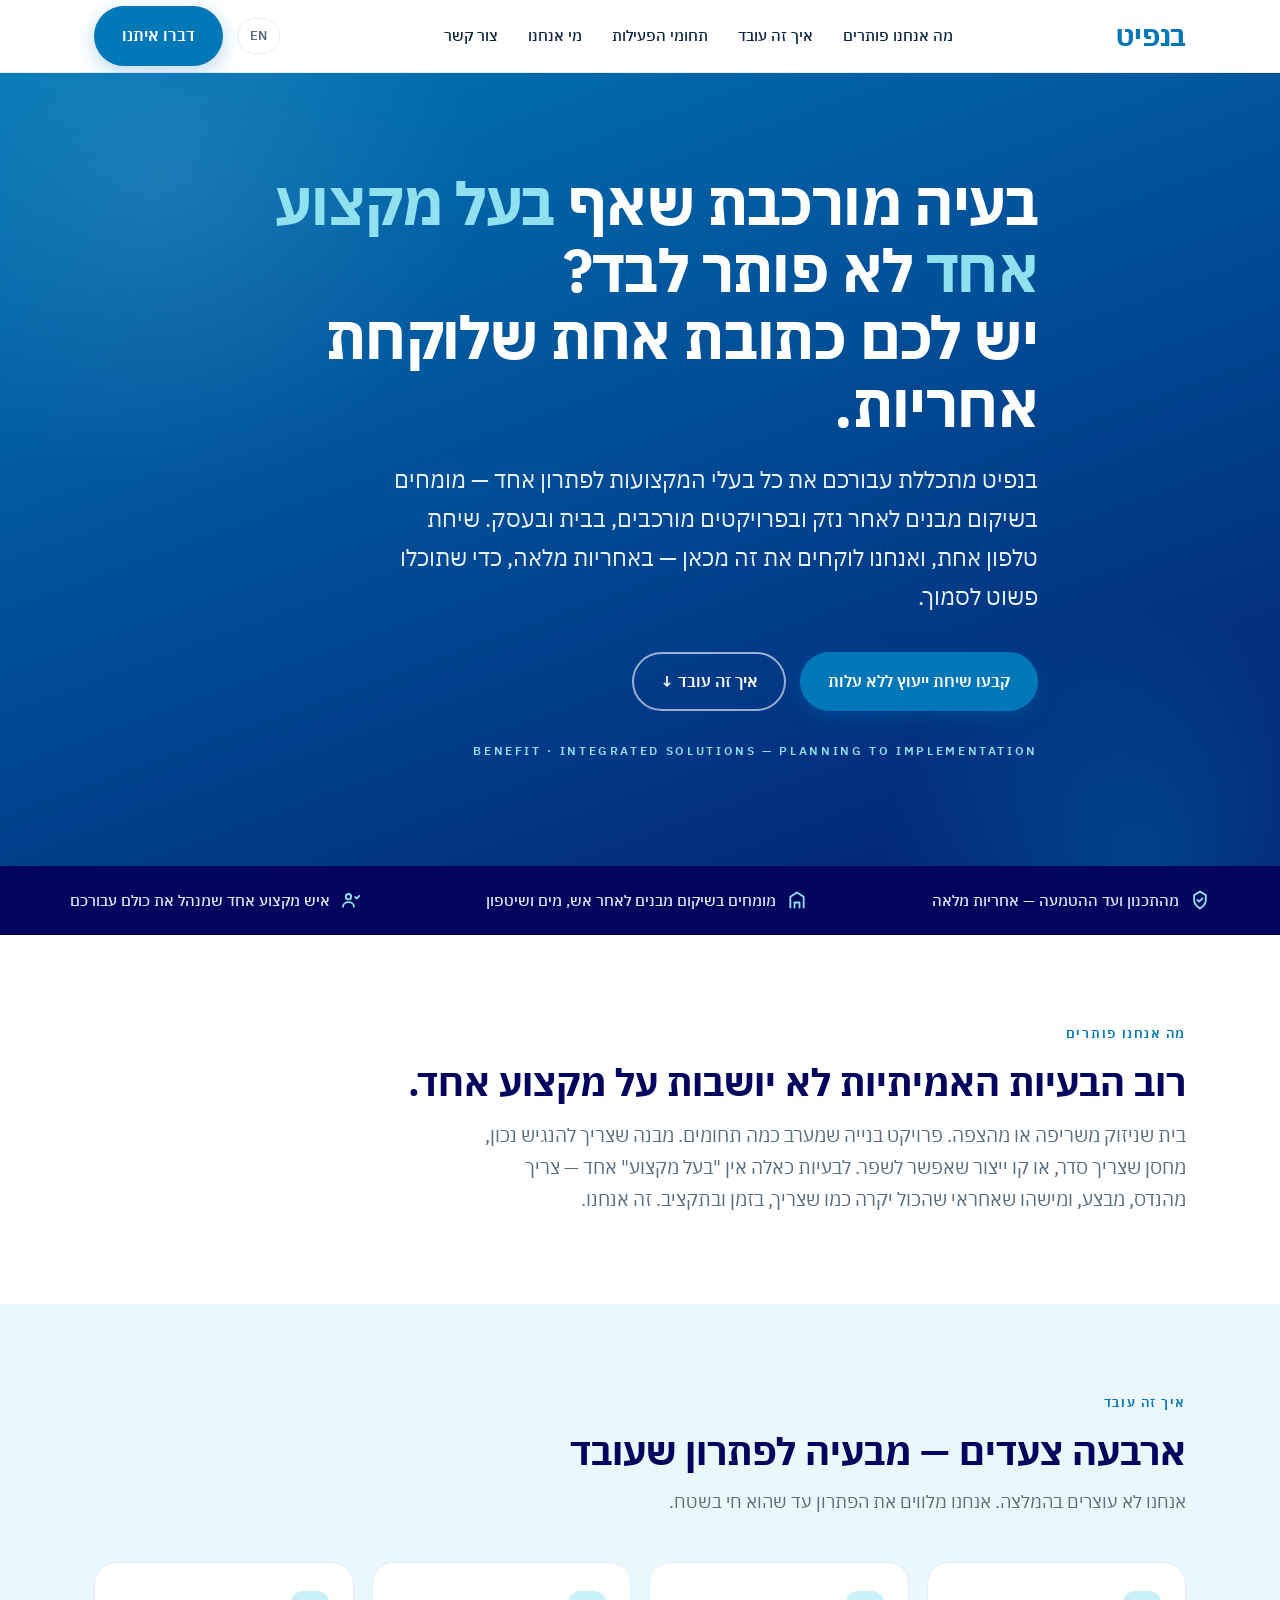
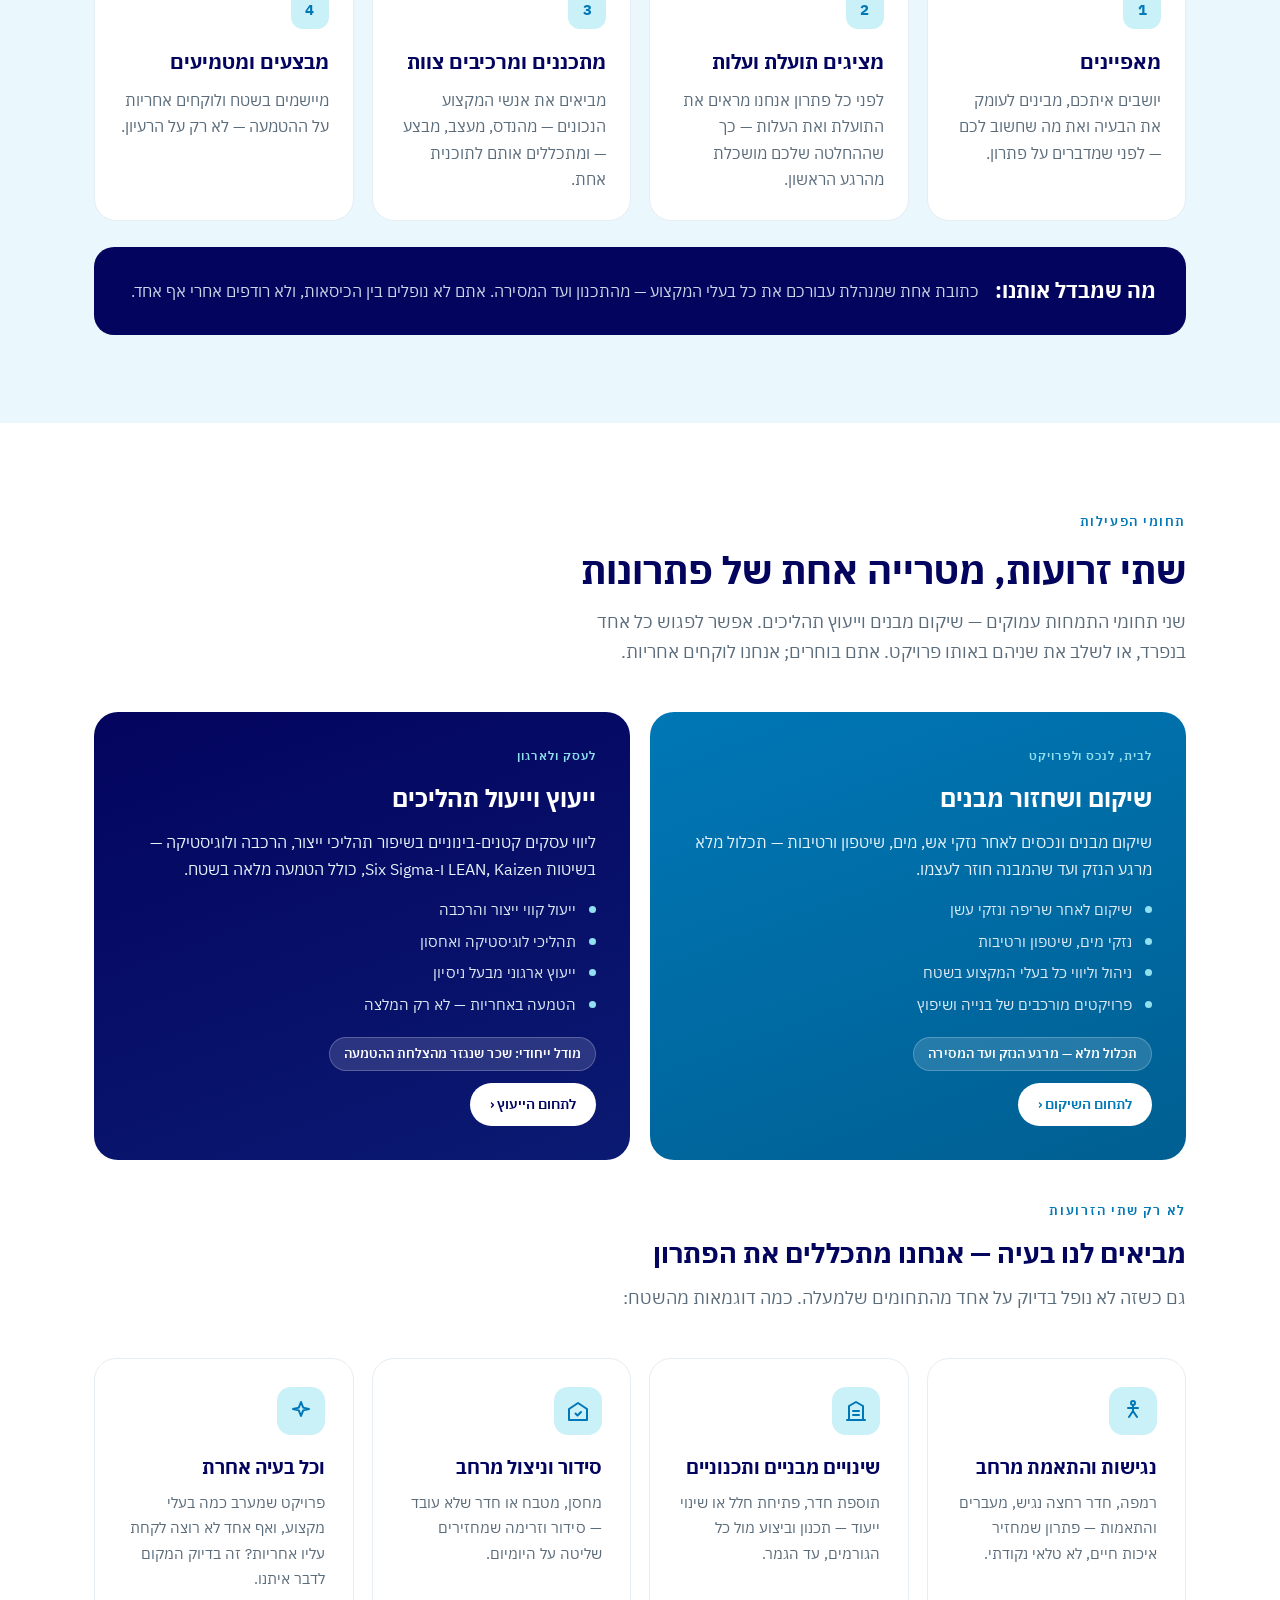
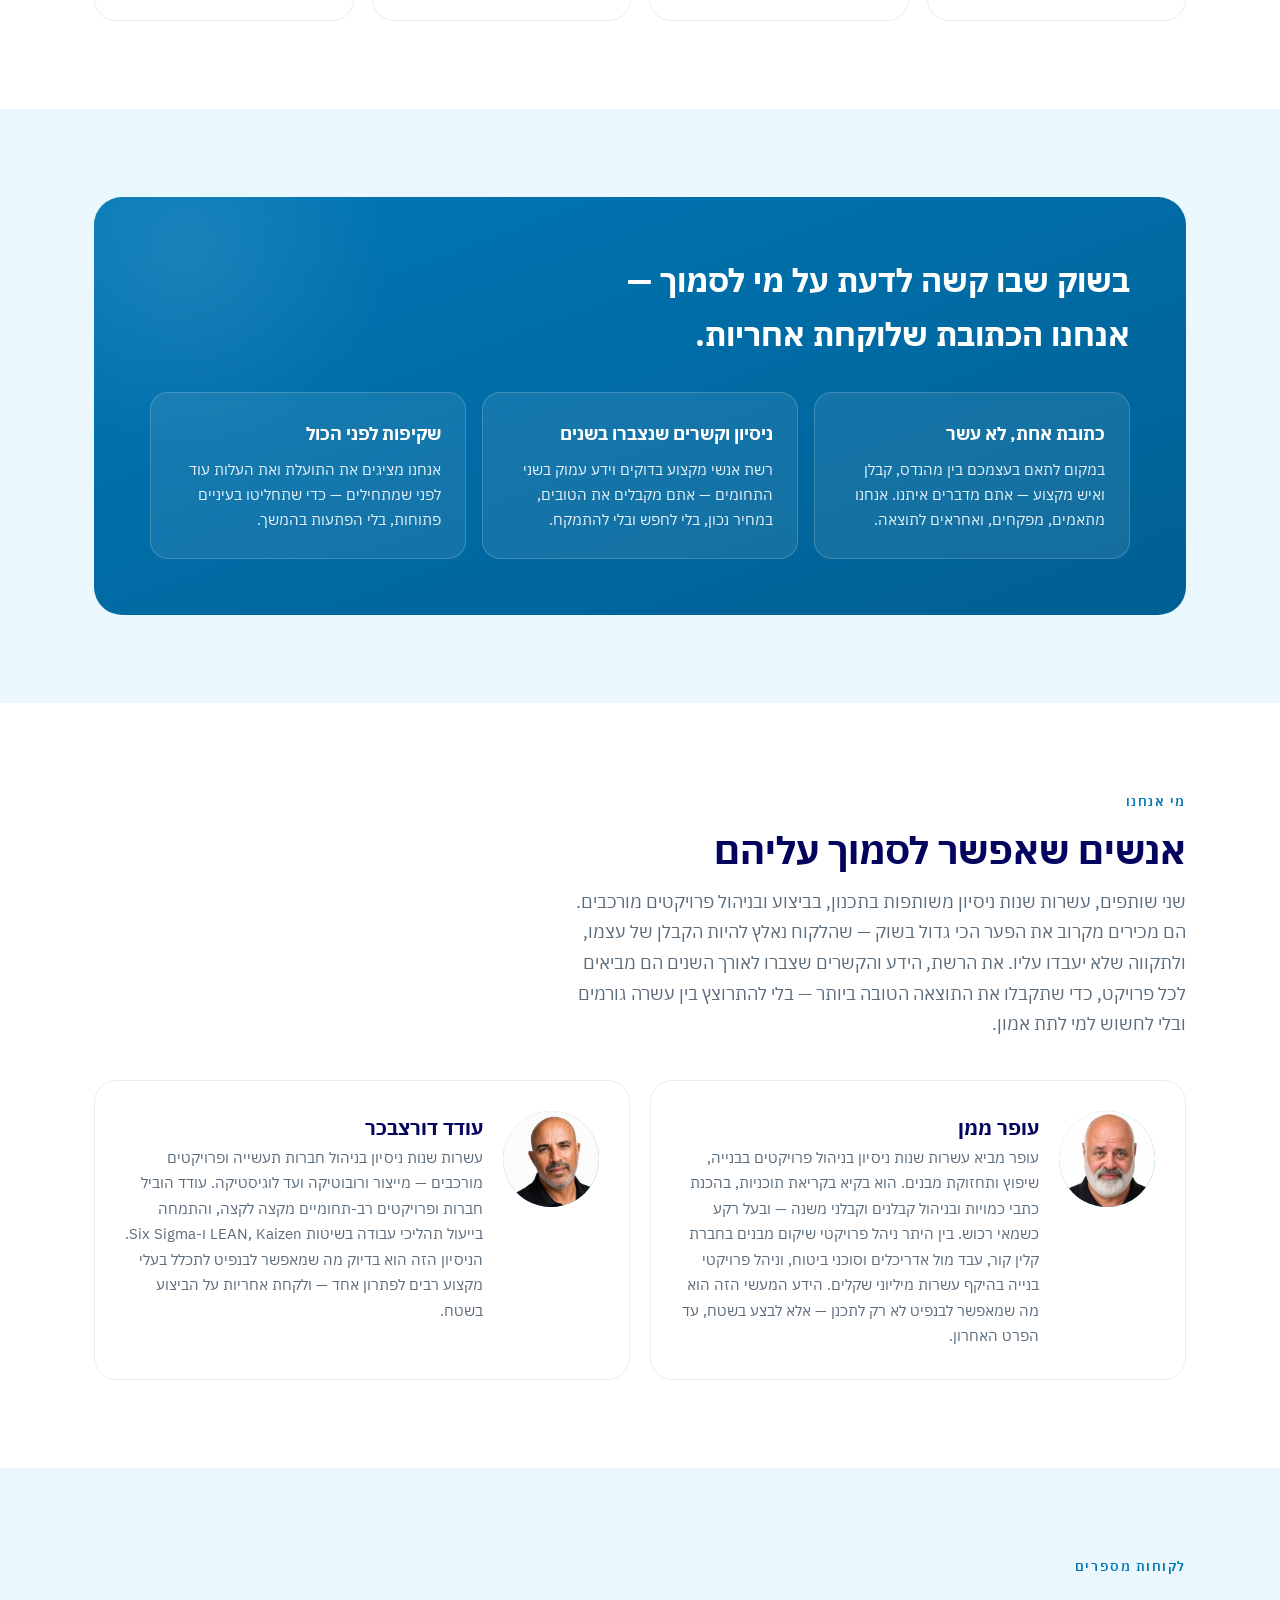
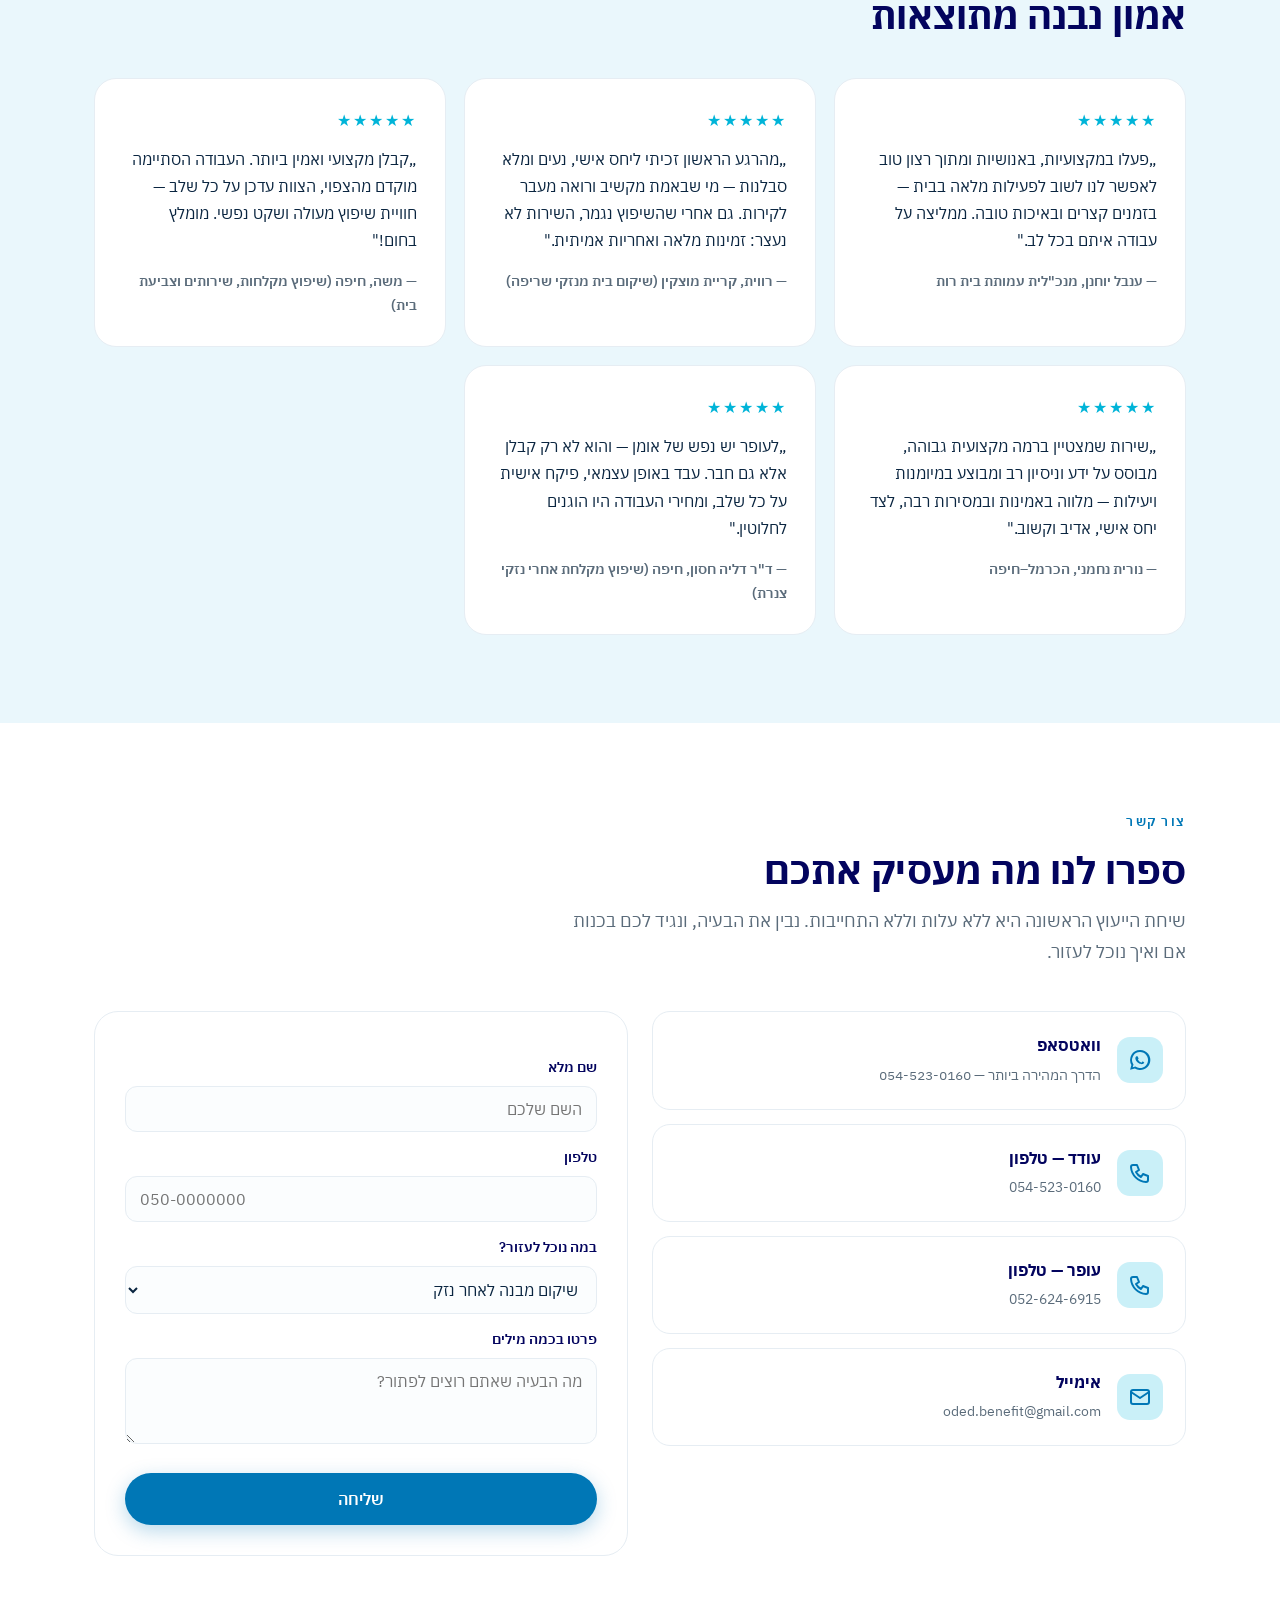
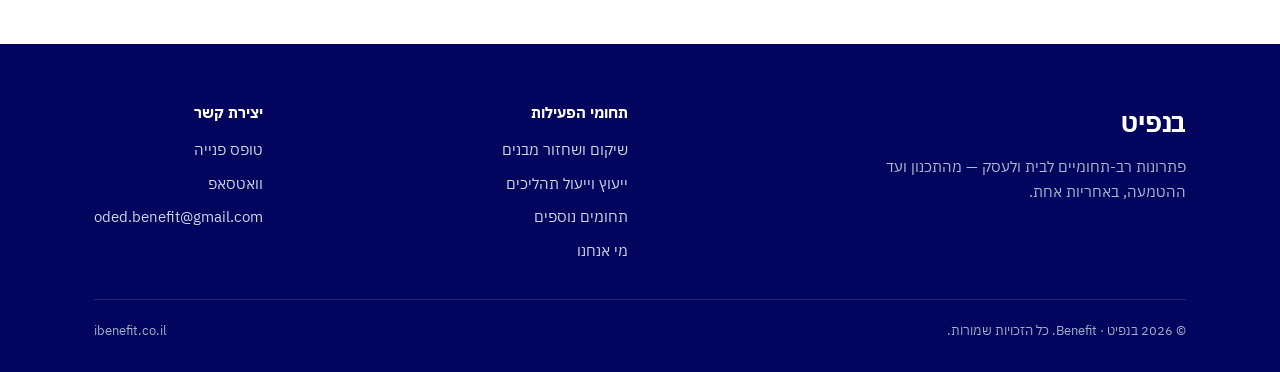
==== commit f817a890: "Add 5 real client testimonials to recommendations section Replaces placeholder quotes with real test" ====
--- a/index.html
+++ b/index.html
@@ -195,9 +195,11 @@
     <div class="eyebrow">לקוחות מספרים</div>
     <h2 class="sec">אמון נבנה מתוצאות</h2>
     <div class="quotes">
-      <div class="quote"><div class="stars">★★★★★</div><p>„<span class="ph">המלצה להשלמה</span> — ציטוט קצר של לקוח על תהליך שהסתיים בתוצאה בשטח."</p><div class="who">— שם הלקוח, תחום</div></div>
-      <div class="quote"><div class="stars">★★★★★</div><p>„<span class="ph">המלצה להשלמה</span> — מה שהם אהבו: אחריות, ליווי, ושקט נפשי."</p><div class="who">— שם הלקוח, תחום</div></div>
-      <div class="quote"><div class="stars">★★★★★</div><p>„<span class="ph">המלצה להשלמה</span> — למה בחרו בבנפיט על פני האלטרנטיבה."</p><div class="who">— שם הלקוח, תחום</div></div>
+      <div class="quote"><div class="stars">★★★★★</div><p>„פעלו במקצועיות, באנושיות ומתוך רצון טוב לאפשר לנו לשוב לפעילות מלאה בבית — בזמנים קצרים ובאיכות טובה. ממליצה על עבודה איתם בכל לב."</p><div class="who">— ענבל יוחנן, מנכ"לית עמותת בית רות</div></div>
+      <div class="quote"><div class="stars">★★★★★</div><p>„מהרגע הראשון זכיתי ליחס אישי, נעים ומלא סבלנות — מי שבאמת מקשיב ורואה מעבר לקירות. גם אחרי שהשיפוץ נגמר, השירות לא נעצר: זמינות מלאה ואחריות אמיתית."</p><div class="who">— רווית, קריית מוצקין (שיקום בית מנזקי שריפה)</div></div>
+      <div class="quote"><div class="stars">★★★★★</div><p>„קבלן מקצועי ואמין ביותר. העבודה הסתיימה מוקדם מהצפוי, הצוות עדכן על כל שלב — חוויית שיפוץ מעולה ושקט נפשי. מומלץ בחום!"</p><div class="who">— משה, חיפה (שיפוץ מקלחות, שירותים וצביעת בית)</div></div>
+      <div class="quote"><div class="stars">★★★★★</div><p>„שירות שמצטיין ברמה מקצועית גבוהה, מבוסס על ידע וניסיון רב ומבוצע במיומנות ויעילות — מלווה באמינות ובמסירות רבה, לצד יחס אישי, אדיב וקשוב."</p><div class="who">— נורית נחמני, הכרמל–חיפה</div></div>
+      <div class="quote"><div class="stars">★★★★★</div><p>„לעופר יש נפש של אומן — והוא לא רק קבלן אלא גם חבר. עבד באופן עצמאי, פיקח אישית על כל שלב, ומחירי העבודה היו הוגנים לחלוטין."</p><div class="who">— ד"ר דליה חסון, חיפה (שיפוץ מקלחת אחרי נזקי צנרת)</div></div>
     </div>
   </div>
 </section>
